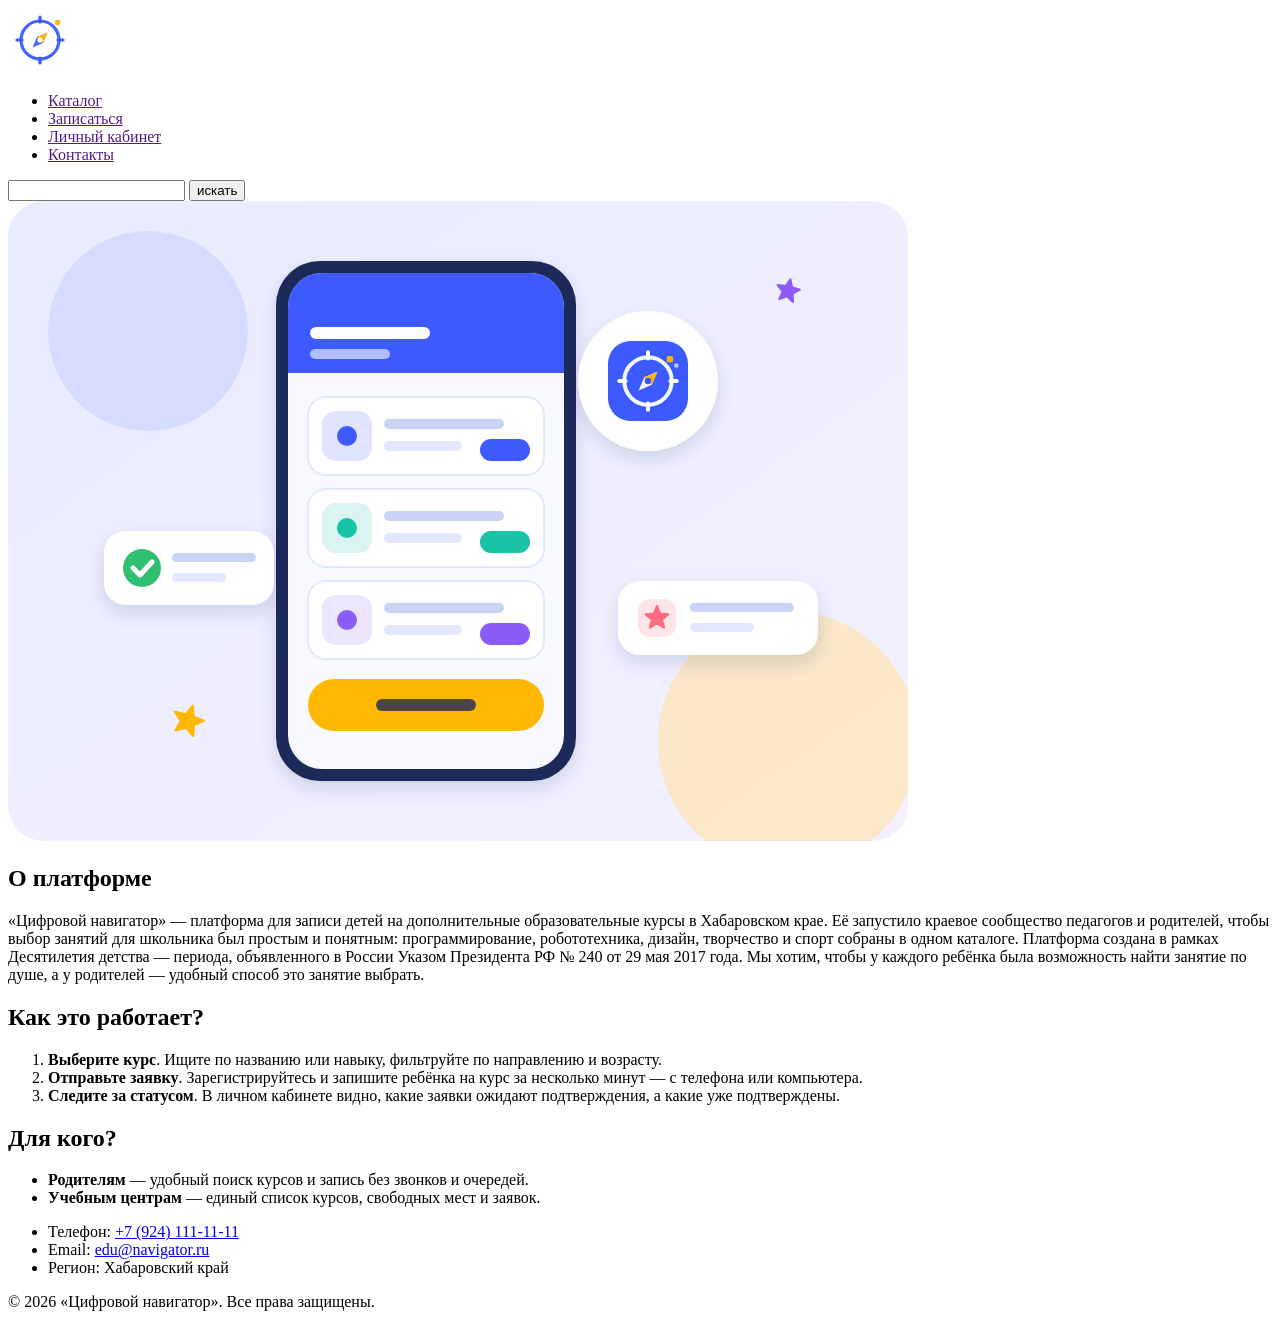
==== Module-A/index.html @ 4886e756 "Тест" ====
<!DOCTYPE html>
<html lang="en">
<head>
    <meta charset="UTF-8">
    <meta name="viewport" content="width=device-width, initial-scale=1.0">
    <title>Навигатор</title>

    <link rel="shortcut icon" href="media/favicon.ico" type="image/x-icon">
</head>
<body>
    <header>
        <a href="index.html"><img src="media/images/logo/logo-white.svg" alt=""></a>
        
        <nav>
            <ul>
                <li><a href="">Каталог</a></li>
                <li><a href="">Записаться</a></li>
                <li><a href="">Личный кабинет</a></li>
                <li><a href="">Контакты</a></li>
            </ul>
        </nav>
    </header>
    <main>
        <div class="search">
            <input type="text">
            <button>искать</button>
        </div>
        <section id="about">

            <img src="media/images/about/about-platform.svg" alt="" class="about-img">

            <div class="card">
                <h2>О платформе</h2>
                <p>«Цифровой навигатор» — платформа для записи детей на дополнительные образовательные курсы в Хабаровском крае. 
                Её запустило краевое сообщество педагогов и родителей, чтобы выбор занятий для школьника был простым и понятным: 
                программирование, робототехника, дизайн, творчество и спорт собраны в одном каталоге.

                Платформа создана в рамках Десятилетия детства — периода, 
                объявленного в России Указом Президента РФ № 240 от 29 мая 2017 года. Мы хотим, 
                чтобы у каждого ребёнка была возможность найти занятие по душе, 
                а у родителей — удобный способ это занятие выбрать.
                </p>
            </div>
            <div class="card">
                <h2>Как это работает?</h2>
                <ol>
                    <li><b>Выберите курс</b>. Ищите по названию или навыку, фильтруйте по направлению и возрасту.</li>
                    <li><b>Отправьте заявку</b>. Зарегистрируйтесь и запишите ребёнка на курс за несколько минут — с телефона или компьютера.</li>
                    <li><b>Следите за статусом</b>. В личном кабинете видно, какие заявки ожидают подтверждения, а какие уже подтверждены.</li>
                </ol>
            </div>
            <div class="card">
                <h2>Для кого?</h2>
                <ul>
                    <li><b>Родителям</b> — удобный поиск курсов и запись без звонков и очередей.</li>
                    <li><b>Учебным центрам</b> — единый список курсов, свободных мест и заявок.</li>
                </ul>
            </div>
        </section>
    </main>
    <footer>
        <ul>
            <li>Телефон: <a href="tel">+7 (924) 111-11-11</a></li>
            <li>Email: <a href="mailto">edu@navigator.ru </a></li>
            <li>Регион: Хабаровский край</li>
        </ul>
        <p>© 2026 «Цифровой навигатор». Все права защищены.</p>
    </footer>
</body>
</html>
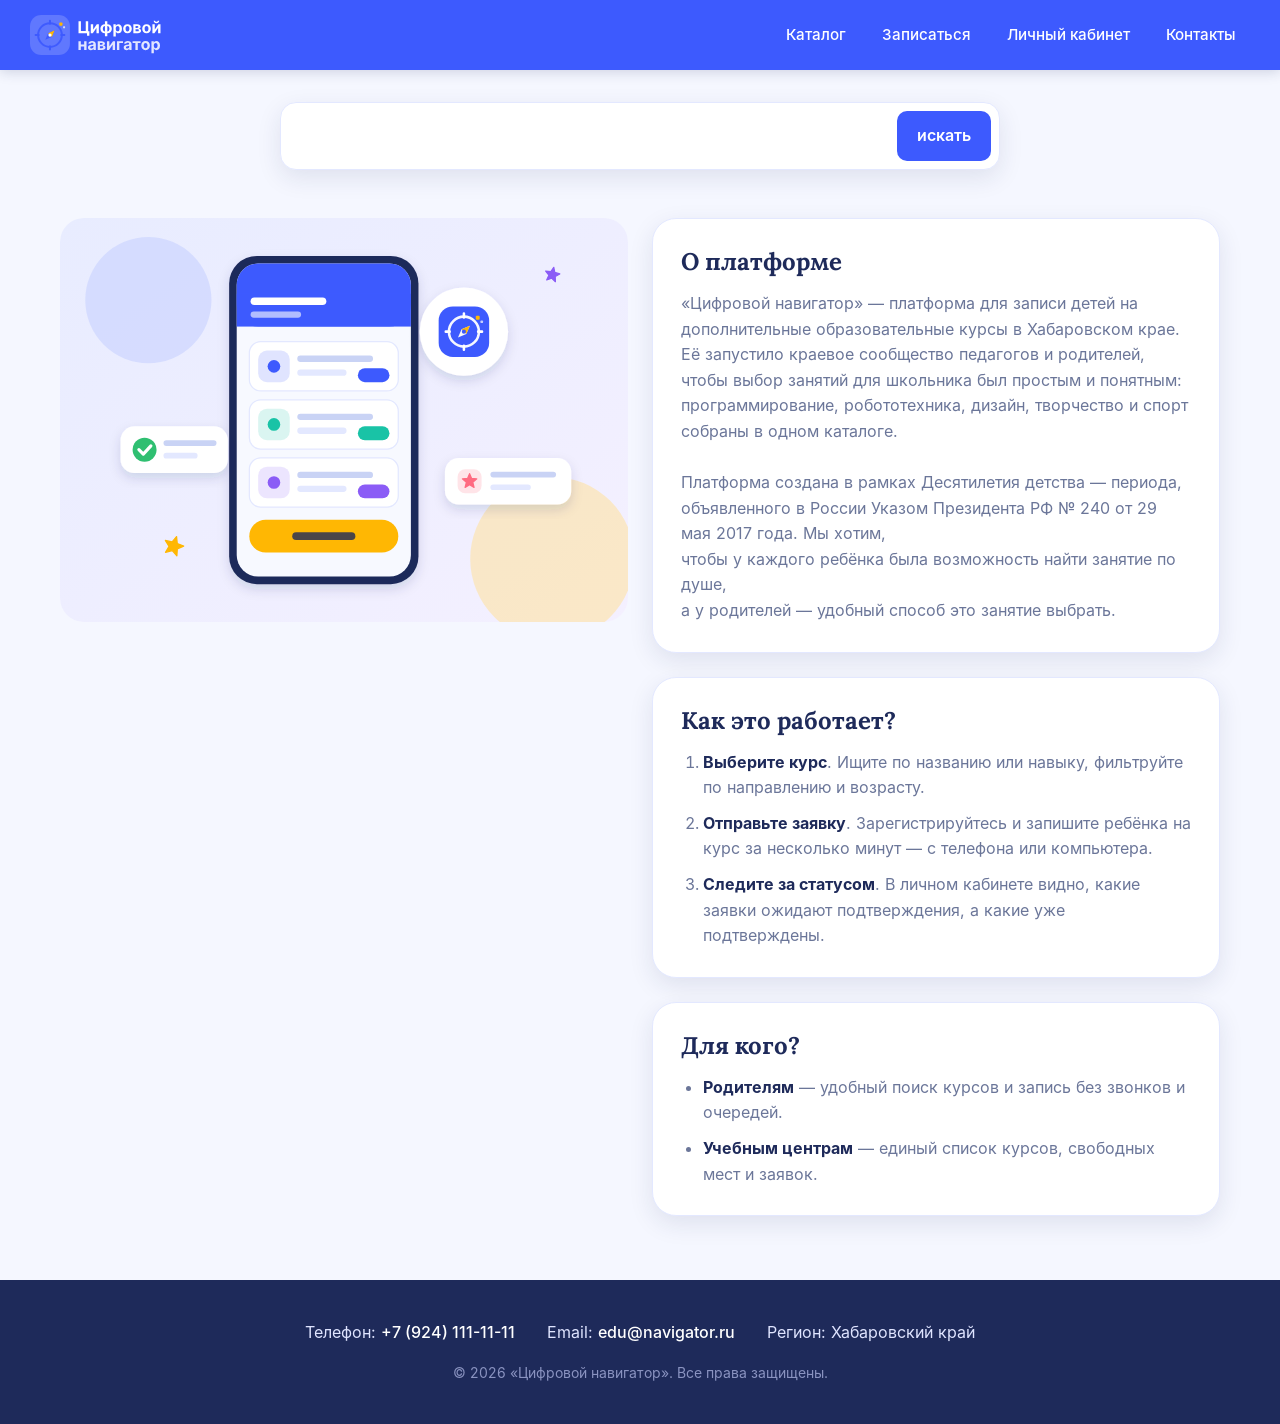
==== commit 9579235d: "Доделанный модуль А" ====
--- a/Module-A/index.html
+++ b/Module-A/index.html
@@ -6,6 +6,8 @@
     <title>Навигатор</title>
 
     <link rel="shortcut icon" href="media/favicon.ico" type="image/x-icon">
+
+    <link rel="stylesheet" href="media/css/main.css">
 </head>
 <body>
     <header>
@@ -13,10 +15,10 @@
         
         <nav>
             <ul>
-                <li><a href="">Каталог</a></li>
-                <li><a href="">Записаться</a></li>
-                <li><a href="">Личный кабинет</a></li>
-                <li><a href="">Контакты</a></li>
+                <li><a href="pages/courses.html">Каталог</a></li>
+                <li><a href="pages/registration.html">Записаться</a></li>
+                <li><a href="pages/account.html">Личный кабинет</a></li>
+                <li><a href="pages/404.html">Контакты</a></li>
             </ul>
         </nav>
     </header>
@@ -60,8 +62,8 @@
     </main>
     <footer>
         <ul>
-            <li>Телефон: <a href="tel">+7 (924) 111-11-11</a></li>
-            <li>Email: <a href="mailto">edu@navigator.ru </a></li>
+            <li>Телефон: <a href="tel:+7 (924) 111-11-11">+7 (924) 111-11-11</a></li>
+            <li>Email: <a href="mailto:edu@navigator.ru">edu@navigator.ru </a></li>
             <li>Регион: Хабаровский край</li>
         </ul>
         <p>© 2026 «Цифровой навигатор». Все права защищены.</p>
--- a/Module-A/media/css/main.css
+++ b/Module-A/media/css/main.css
@@ -0,0 +1,451 @@
+@import url(../fonts/fonts.css);
+@import url(tokens.css);
+
+/* ========== 1. БАЗА ========== */
+*, *::before, *::after { margin: 0; padding: 0; box-sizing: border-box; }
+
+html { scroll-behavior: smooth; -webkit-text-size-adjust: 100%; }
+
+body {
+  font-family: var(--font-base);
+  font-size: 16px;
+  line-height: 1.6;
+  color: var(--color-ink);
+  background: var(--color-bg);
+  min-height: 100vh;
+  display: flex;
+  flex-direction: column;
+  -webkit-font-smoothing: antialiased;
+  text-rendering: optimizeLegibility;
+}
+
+main { flex: 1 0 auto; width: 100%; max-width: 1200px; margin: 0 auto; padding: 32px 20px 64px; }
+
+img { max-width: 100%; height: auto; display: block; }
+
+a { color: var(--color-primary); text-decoration: none; transition: color var(--transition); }
+a:hover { color: var(--color-primary-dark); }
+a:focus-visible { outline: 3px solid var(--color-primary); outline-offset: 2px; border-radius: 4px; }
+
+h1, h2, h3 { line-height: 1.25; color: var(--color-ink); }
+h1 { font-size: clamp(1.6rem, 4vw, 2.25rem); font-weight: 800; letter-spacing: -.02em; }
+h2 { font-size: clamp(1.15rem, 2.5vw, 1.5rem); font-weight: 700; }
+p  { color: var(--color-muted); }
+
+::selection { background: var(--color-primary-light); color: var(--color-ink); }
+
+/* ========== 2. ШАПКА ========== */
+header {
+  display: flex;
+  align-items: center;
+  justify-content: space-between;
+  gap: 24px;
+  background: var(--color-primary);
+  padding: 15px 30px;
+  position: sticky;
+  top: 0;
+  z-index: 100;
+  box-shadow: 0 2px 12px rgba(30, 42, 90, .18);
+}
+header > a { display: flex; align-items: center; flex-shrink: 0; }
+header img { height: 40px; width: auto; }
+
+nav ul { display: flex; align-items: center; gap: 8px; list-style: none; }
+nav a {
+  display: inline-block;
+  padding: 8px 14px;
+  border-radius: var(--radius-sm);
+  color: #fff;
+  font-weight: 500;
+  font-size: .95rem;
+  transition: background var(--transition), transform var(--transition);
+}
+nav a:hover { background: rgba(255,255,255,.16); color: #fff; transform: translateY(-1px); }
+nav a:active { transform: translateY(0) scale(.97); }
+
+/* бургер-меню — скрыт на десктопе (структурное изменение №1) */
+.burger {
+  display: none;
+  background: transparent;
+  border: 0;
+  color: #fff;
+  width: 44px; height: 44px;
+  border-radius: var(--radius-sm);
+  cursor: pointer;
+  transition: background var(--transition);
+}
+.burger:hover { background: rgba(255,255,255,.16); }
+.burger span { display: block; width: 22px; height: 2px; margin: 4px auto; background: currentColor; border-radius: 2px; transition: transform var(--transition), opacity var(--transition); }
+
+/* ========== 3. КНОПКИ ========== */
+button, .btn {
+  font: inherit;
+  font-weight: 600;
+  color: #fff;
+  background: var(--color-primary);
+  border: 0;
+  border-radius: var(--radius-sm);
+  padding: 12px 24px;
+  cursor: pointer;
+  transition: background var(--transition), transform .1s ease, box-shadow var(--transition);
+  will-change: transform;
+}
+button:hover, .btn:hover { background: var(--color-primary-dark); box-shadow: var(--shadow-card); }
+button:active, .btn:active { transform: scale(.96); }
+button:focus-visible { outline: 3px solid var(--color-primary-light); outline-offset: 3px; }
+button:disabled { background: var(--color-border); color: var(--color-muted); cursor: not-allowed; box-shadow: none; transform: none; }
+
+/* ========== 4. ПОИСК НА ГЛАВНОЙ ========== */
+.search {
+  display: flex;
+  gap: 12px;
+  max-width: 720px;
+  margin: 0 auto 48px;
+  padding: 8px;
+  background: var(--color-surface);
+  border-radius: var(--radius-md);
+  box-shadow: var(--shadow-card);
+  border: 1px solid var(--color-border);
+}
+.search input {
+  flex: 1;
+  min-width: 0;
+  border: 0;
+  background: transparent;
+  padding: 12px 16px;
+  font: inherit;
+  color: var(--color-ink);
+  border-radius: var(--radius-sm);
+}
+.search input::placeholder { color: var(--color-muted); }
+.search input:focus { outline: none; }
+.search:focus-within { border-color: var(--color-primary); box-shadow: 0 0 0 4px var(--color-primary-light); }
+.search button { flex-shrink: 0; padding: 12px 20px; }
+
+/* ========== 5. СЕКЦИЯ «О ПЛАТФОРМЕ» ========== */
+#about {
+  display: grid;
+  grid-template-columns: 1fr 1fr;
+  gap: 24px;
+}
+#about .about-img {
+  grid-row: span 3;
+  width: 100%;
+  align-self: start;
+  border-radius: var(--radius-lg);
+  animation: float 6s ease-in-out infinite;
+}
+@keyframes float { 0%,100% { transform: translateY(0); } 50% { transform: translateY(-10px); } }
+
+.card {
+  background: var(--color-surface);
+  border: 1px solid var(--color-border);
+  border-radius: var(--radius-lg);
+  padding: 28px;
+  box-shadow: var(--shadow-card);
+  transition: transform var(--transition), box-shadow var(--transition);
+}
+.card:hover { transform: translateY(-4px); box-shadow: 0 14px 32px rgba(30,42,90,.14); }
+.card h2 { margin-bottom: 14px; font-family: var(--font-accent); }
+.card p { white-space: pre-line; }
+.card ol, .card ul { padding-left: 22px; display: grid; gap: 10px; }
+.card li { color: var(--color-muted); }
+.card li b { color: var(--color-ink); }
+
+/* ========== 6. КАТАЛОГ КУРСОВ ========== */
+.course-cards { display: grid; gap: 24px; }
+.course-cards > h1 { margin-bottom: 8px; }
+
+/* сетка карточек — 3 колонки на десктопе (адаптив ниже) */
+.course-cards {
+  grid-template-columns: repeat(3, 1fr);
+}
+.course-cards > h1 { grid-column: 1 / -1; }
+
+.course-card {
+  display: flex;
+  flex-direction: column;
+  gap: 10px;
+  background: var(--color-surface);
+  border: 1px solid var(--color-border);
+  border-radius: var(--radius-md);
+  padding: 16px;
+  box-shadow: var(--shadow-card);
+  transition: transform var(--transition), box-shadow var(--transition);
+  overflow: hidden;
+}
+.course-card:hover { transform: translateY(-4px); box-shadow: 0 14px 32px rgba(30,42,90,.14); }
+
+/* обложка: две картинки в разметке → первая = обложка, вторая = бейдж */
+.course-card img:first-of-type {
+  width: 100%;
+  aspect-ratio: 8 / 5;
+  object-fit: cover;
+  border-radius: var(--radius-sm);
+  transition: transform .35s ease;
+}
+.course-card:hover img:first-of-type { transform: scale(1.04); }
+
+/* бейдж направления */
+.course-card img:last-of-type {
+  width: 34px; height: 34px;
+  padding: 6px;
+  border-radius: 50%;
+  background: var(--color-primary-light);
+  align-self: flex-start;
+}
+
+.course-card h1 { font-size: 1.15rem; font-weight: 700; margin-top: 4px; }
+.course-card h2 { font-size: .9rem; font-weight: 500; color: var(--color-muted); }
+.course-card p {
+  font-size: .875rem;
+  font-weight: 600;
+  color: var(--color-success);
+  margin-top: auto;
+}
+.course-card button { margin-top: 8px; width: 100%; }
+
+/* «мест нет» */
+.course-card p:only-of-type:not(:empty) { }
+.course-card:has(p:contains("0/")) p { color: var(--color-error); }
+.course-card button[disabled] { background: var(--color-border); color: var(--color-muted); }
+
+/* ========== 7. ФОРМЫ (регистрация/авторизация) ========== */
+main form {
+  display: grid;
+  gap: 6px;
+  max-width: 520px;
+  margin: 0 auto;
+  background: var(--color-surface);
+  border: 1px solid var(--color-border);
+  border-radius: var(--radius-lg);
+  padding: 32px;
+  box-shadow: var(--shadow-card);
+}
+main form label { font-weight: 600; font-size: .9rem; color: var(--color-ink); margin-top: 10px; }
+main form input[type="text"],
+main form input[type="email"],
+main form input[type="password"],
+main form input[type="tel"] {
+  font: inherit;
+  padding: 12px 14px;
+  border: 2px solid var(--color-border);
+  border-radius: var(--radius-sm);
+  background: var(--color-surface);
+  color: var(--color-ink);
+  transition: border-color var(--transition), box-shadow var(--transition), background var(--transition);
+}
+main form input:hover:not([readonly]) { border-color: #c9d2ff; }
+main form input:focus {
+  outline: none;
+  border-color: var(--color-primary);
+  box-shadow: 0 0 0 4px var(--color-primary-light);
+}
+main form input[readonly] { background: var(--color-bg); color: var(--color-muted); cursor: not-allowed; }
+
+/* состояния валидации */
+main form input:not(:placeholder-shown):valid { border-color: var(--color-success); }
+main form input:not(:placeholder-shown):invalid:not(:focus) { border-color: var(--color-error); }
+main form input.error { border-color: var(--color-error); background: #fff5f5; }
+main form input.success { border-color: var(--color-success); }
+.field-error {
+  font-size: .8rem;
+  color: var(--color-error);
+  margin-top: -2px;
+  min-height: 1em;
+  opacity: 0;
+  transform: translateY(-4px);
+  transition: opacity var(--transition), transform var(--transition);
+}
+.field-error.visible { opacity: 1; transform: translateY(0); }
+
+/* чекбоксы */
+main form input[type="checkbox"] {
+  width: 20px; height: 20px;
+  accent-color: var(--color-primary);
+  cursor: pointer;
+  justify-self: start;
+  transition: transform var(--transition);
+}
+main form input[type="checkbox"]:active { transform: scale(.9); }
+main form input[type="checkbox"] + label,
+main form label[for^="checkbox"] { display: inline-flex; align-items: center; gap: 8px; }
+
+main form button[type="submit"] { margin-top: 20px; padding: 14px; font-size: 1rem; }
+main form a { text-align: center; margin-top: 8px; font-weight: 500; }
+
+/* ========== 8. ЛИЧНЫЙ КАБИНЕТ ========== */
+.info { display: grid; grid-template-columns: 1fr 1fr; gap: 24px; margin-bottom: 40px; }
+.info section {
+  background: var(--color-surface);
+  border: 1px solid var(--color-border);
+  border-radius: var(--radius-lg);
+  padding: 24px;
+  box-shadow: var(--shadow-card);
+}
+.info h1 { font-size: 1.15rem; margin-bottom: 12px; font-family: var(--font-accent); }
+.info p { margin-bottom: 6px; }
+.info p b { color: var(--color-ink); }
+
+.navigation-button {
+  display: flex;
+  flex-wrap: wrap;
+  gap: 12px;
+  justify-content: center;
+  margin-top: 32px;
+}
+.navigation-button a {
+  display: inline-block;
+  padding: 12px 24px;
+  border-radius: var(--radius-sm);
+  font-weight: 600;
+  background: var(--color-primary);
+  color: #fff;
+  transition: background var(--transition), transform .1s ease;
+}
+.navigation-button a:hover { background: var(--color-primary-dark); color: #fff; }
+.navigation-button a:active { transform: scale(.96); }
+
+/* статусы заявок (если добавятся) */
+.status { display: inline-block; padding: 4px 10px; border-radius: 999px; font-size: .75rem; font-weight: 700; }
+.status--pending { background: #fff4d6; color: #9a6b00; }
+.status--confirmed { background: #e3f8ec; color: var(--color-success); }
+
+/* ========== 9. 404 ========== */
+body > img[src*="404"] { display: block; margin: 80px auto 24px; max-width: 420px; }
+body > h1 { text-align: center; margin-bottom: 24px; }
+body > a[href*="index"] {
+  display: block;
+  width: fit-content;
+  margin: 0 auto;
+  padding: 12px 28px;
+  background: var(--color-primary);
+  color: #fff;
+  border-radius: var(--radius-sm);
+  font-weight: 600;
+  transition: background var(--transition), transform .1s ease;
+}
+body > a[href*="index"]:hover { background: var(--color-primary-dark); color: #fff; }
+body > a[href*="index"]:active { transform: scale(.96); }
+
+/* ========== 10. ПОДВАЛ ========== */
+footer {
+  flex-shrink: 0;
+  background: var(--color-ink);
+  color: #dfe4ff;
+  padding: 40px 30px;
+  display: grid;
+  gap: 16px;
+  text-align: center;
+}
+footer ul { list-style: none; display: flex; flex-wrap: wrap; justify-content: center; gap: 12px 32px; }
+footer a { color: #fff; font-weight: 500; }
+footer a:hover { color: var(--color-teal); }
+footer p { color: #8a93c0; font-size: .875rem; }
+
+/* ========== 11. МОДАЛЬНОЕ ОКНО (SPA: «Заявка отправлена») ========== */
+.modal-overlay {
+  position: fixed; inset: 0;
+  background: rgba(30,42,90,.5);
+  display: flex; align-items: center; justify-content: center;
+  padding: 20px;
+  opacity: 0;
+  animation: fadeIn var(--transition) forwards;
+  z-index: 1000;
+}
+.modal {
+  background: var(--color-surface);
+  border-radius: var(--radius-lg);
+  padding: 32px;
+  max-width: 440px;
+  width: 100%;
+  text-align: center;
+  box-shadow: 0 24px 60px rgba(30,42,90,.3);
+  transform: scale(.92);
+  animation: popIn .25s cubic-bezier(.34,1.56,.64,1) forwards;
+}
+.modal h2 { margin-bottom: 12px; }
+.modal p { margin-bottom: 24px; }
+@keyframes fadeIn { to { opacity: 1; } }
+@keyframes popIn  { to { transform: scale(1); } }
+
+/* ========== 12. АНИМАЦИЯ ПОЯВЛЕНИЯ КОНТЕНТА ========== */
+main > * { animation: riseIn .45s ease both; }
+main > *:nth-child(2) { animation-delay: .05s; }
+main > *:nth-child(3) { animation-delay: .1s; }
+@keyframes riseIn { from { opacity: 0; transform: translateY(12px); } to { opacity: 1; transform: none; } }
+
+@media (prefers-reduced-motion: reduce) {
+  *, *::before, *::after { animation: none !important; transition: none !important; }
+}
+
+/* ================================================================
+   13. АДАПТИВНОСТЬ
+   Структурные изменения:
+   №1 — меню → бургер (≤768px)
+   №2 — сетка курсов: 3 → 2 → 1 колонка
+   №3 — «О платформе»: 2 колонки → 1, картинка сверху
+   №4 — инфо в кабинете: 2 колонки → 1
+   №5 — поиск: инлайн → в столбик
+   №6 — подвал/меню: row → column, уменьшение отступов
+   ================================================================ */
+
+/* Планшет: 1024px и меньше */
+@media (max-width: 1024px) {
+  main { max-width: 100%; padding: 24px 24px 48px; }
+  .course-cards { grid-template-columns: repeat(2, 1fr); } /* №2 */
+}
+
+/* Мобильный широкий: 768px */
+@media (max-width: 768px) {
+  header { padding: 12px 16px; gap: 12px; }
+  header img { height: 34px; }
+
+  /* №1: бургер-меню */
+  .burger { display: block; }
+  nav {
+    position: absolute;
+    top: 100%; left: 0; right: 0;
+    background: var(--color-primary);
+    padding: 0 16px;
+    max-height: 0;
+    overflow: hidden;
+    transition: max-height .3s ease, padding .3s ease;
+    box-shadow: 0 12px 24px rgba(30,42,90,.25);
+  }
+  nav.open { max-height: 320px; padding: 12px 16px 20px; }
+  nav ul { flex-direction: column; align-items: stretch; gap: 4px; }
+  nav a { display: block; padding: 12px 14px; }
+
+  /* №3: «О платформе» в одну колонку, картинка первой */
+  #about { grid-template-columns: 1fr; }
+  #about .about-img { grid-row: auto; order: -1; animation: none; }
+
+  /* №4: кабинет */
+  .info { grid-template-columns: 1fr; }
+
+  /* №5: поиск в столбик */
+  .search { flex-direction: column; padding: 10px; }
+  .search button { width: 100%; }
+
+  main { padding: 20px 16px 40px; }
+  .card { padding: 22px; }
+
+  /* №6: подвал */
+  footer { padding: 28px 16px; }
+  footer ul { flex-direction: column; gap: 8px; }
+
+  main form { padding: 24px 20px; }
+}
+
+/* Мобильный узкий: 375–480px */
+@media (max-width: 480px) {
+  body { font-size: 15px; }
+  .course-cards { grid-template-columns: 1fr; } /* №2: 1 колонка */
+  main h1, .course-cards > h1 { font-size: 1.4rem; }
+  .card { padding: 18px; border-radius: var(--radius-md); }
+  .search { margin-bottom: 32px; }
+  .navigation-button { flex-direction: column; }
+  .navigation-button a { text-align: center; }
+  footer ul { font-size: .9rem; }
+}
